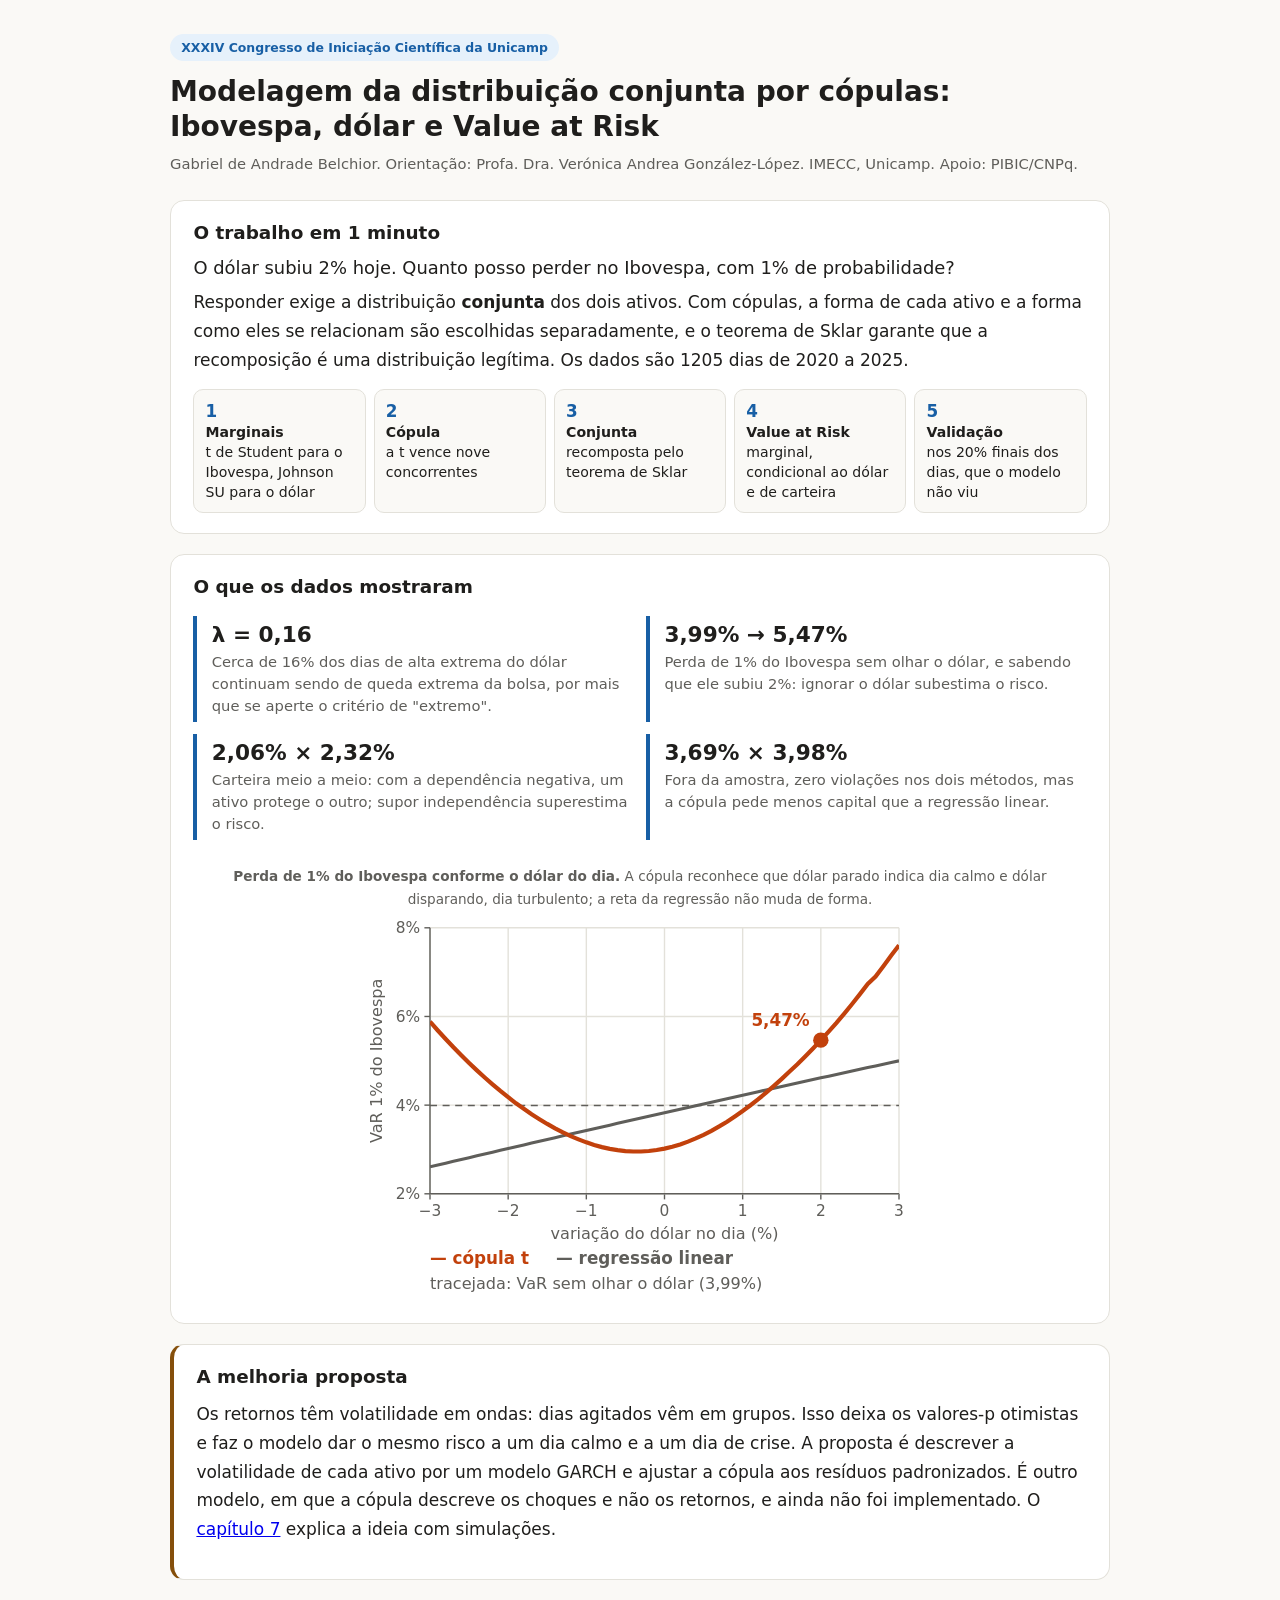
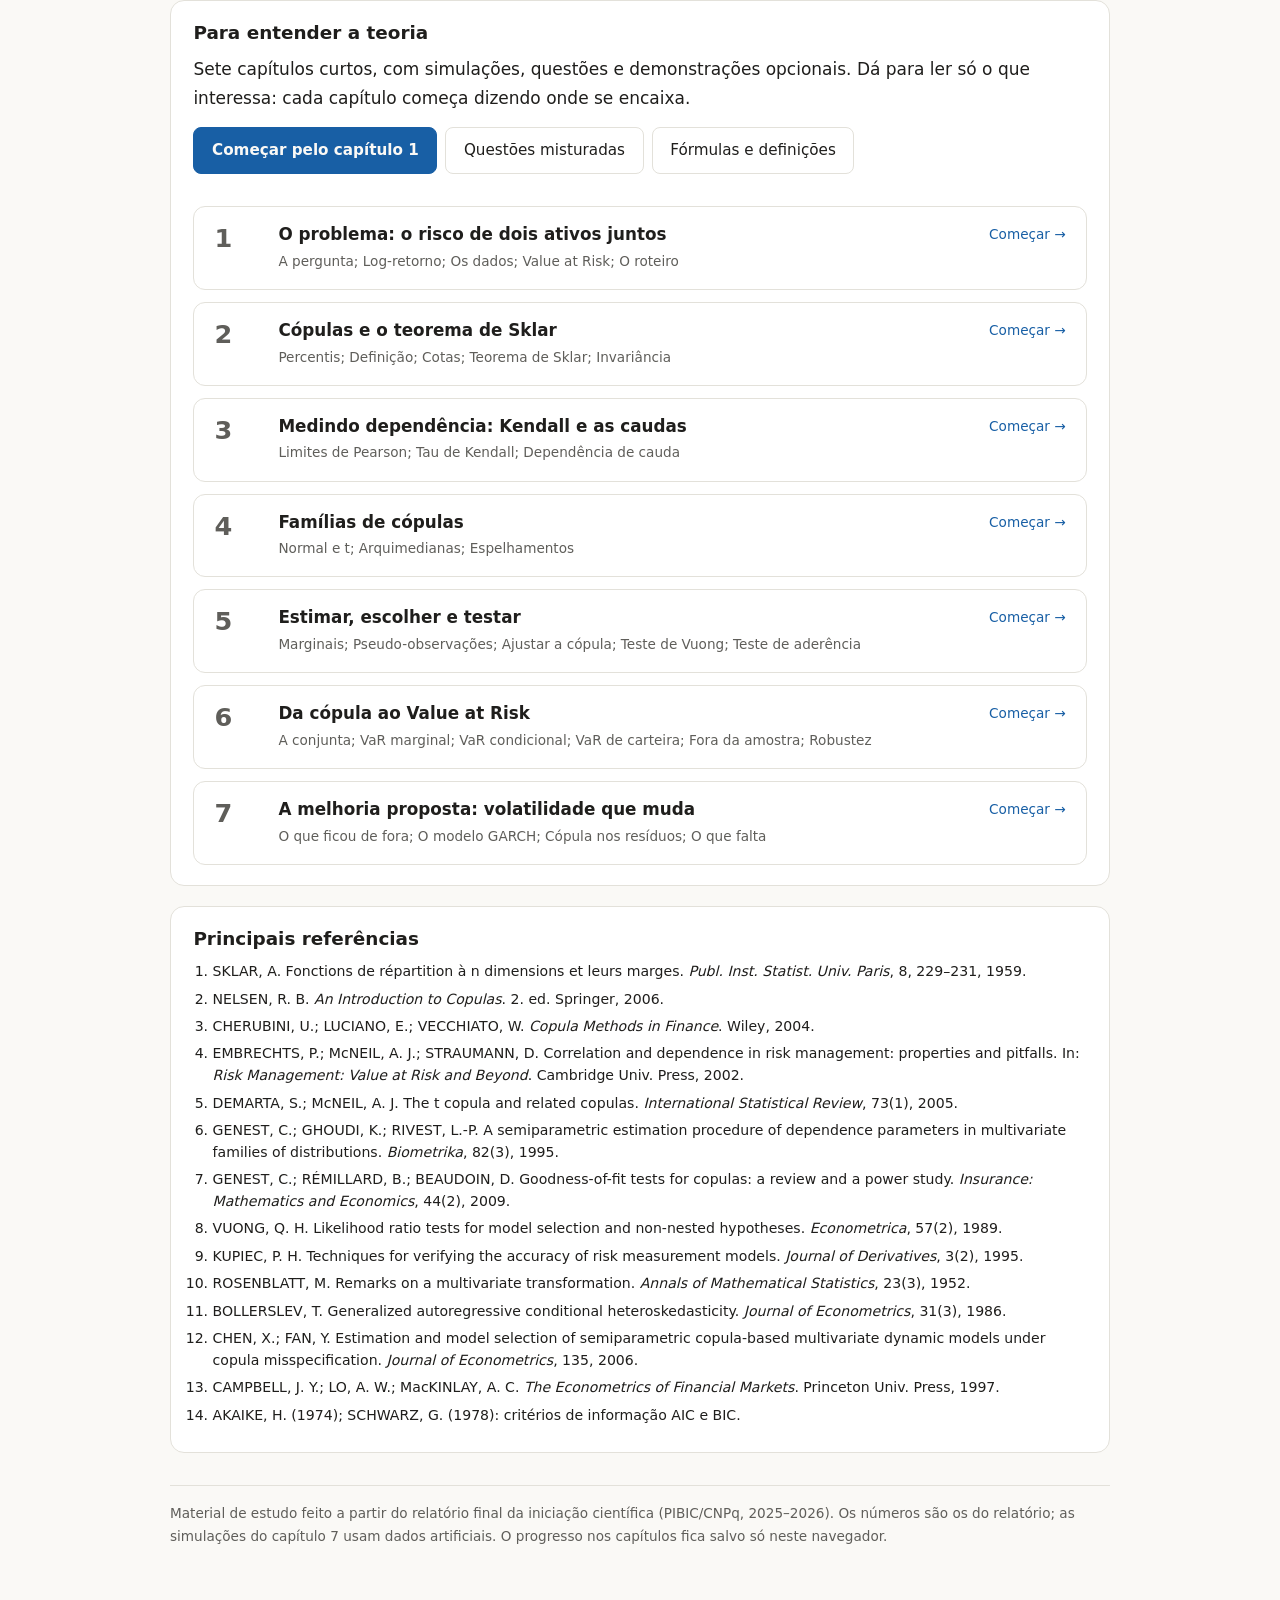
==== index.html @ 9c0446fb "Publica o site com a teoria da IC sobre cópulas Sete capítulos (log-retorno e VaR, cópulas e Sklar, " ====
<!DOCTYPE html>
<!-- pagina-personalizada -->
<html lang="pt-BR">
<head>
<meta charset="utf-8">
<meta name="viewport" content="width=device-width, initial-scale=1, viewport-fit=cover">
<title>Cópulas: Ibovespa, dólar e VaR</title>
<meta name="description" content="A teoria por trás da iniciação científica sobre cópulas aplicadas ao Ibovespa, ao dólar e ao Value at Risk.">
<link rel="stylesheet" href="assets/estudo.css">
<style>
  .site { max-width: 980px; }
  .selo { display: inline-block; font-size: .78rem; font-weight: 600; color: var(--accent); background: var(--accent-bg); border-radius: 999px; padding: .2rem .7rem; margin-bottom: .8rem; }
  .site h1 { font-size: 1.75rem; line-height: 1.25; margin-bottom: .4rem; }
  .autoria { color: var(--muted); font-size: .92rem; margin: 0 0 1.5rem; }
  .bloco { background: var(--card); border: 1px solid var(--border); border-radius: 14px; padding: 1.25rem 1.4rem; margin: 0 0 1.25rem; }
  .bloco > h2 { font-size: 1.15rem; margin: 0 0 .6rem; }
  .pergunta { font-size: 1.12rem; line-height: 1.5; margin: 0 0 .4rem; }
  .etapas { list-style: none; padding: 0; margin: .9rem 0 0; display: grid; grid-template-columns: repeat(5, minmax(0, 1fr)); gap: .5rem; counter-reset: etapa; }
  .etapas li { counter-increment: etapa; border: 1px solid var(--border); border-radius: 10px; padding: .6rem .7rem; font-size: .88rem; line-height: 1.4; background: var(--bg); }
  .etapas li::before { content: counter(etapa); display: block; font-weight: 700; color: var(--accent); font-size: 1.05rem; }
  .etapas strong { display: block; }
  @media (max-width: 760px) { .etapas { grid-template-columns: 1fr; } .etapas li { display: grid; grid-template-columns: 1.6rem 1fr; } .etapas li::before { grid-row: span 2; } }
  .numeros { display: grid; grid-template-columns: repeat(2, minmax(0, 1fr)); gap: .75rem; margin: .4rem 0 0; }
  @media (max-width: 600px) { .numeros { grid-template-columns: 1fr; } }
  .numero { border-left: 4px solid var(--accent); padding: .3rem 0 .3rem .9rem; }
  .numero .valor { font-size: 1.35rem; font-weight: 700; line-height: 1.3; }
  .numero p { margin: .15rem 0 0; font-size: .92rem; color: var(--muted); line-height: 1.5; }
  .duas { display: grid; gap: 1.25rem; }
  .duas svg { width: 100%; max-width: 560px; height: auto; display: block; margin: 0 auto; }
  .legenda-fig { text-align: center; font-size: .85rem; color: var(--muted); margin: .3rem 0 0; }
  .melhoria { border-left: 4px solid var(--warn); }
  .site .cap-lista { margin-top: .5rem; }
  .refs { font-size: .88rem; line-height: 1.55; padding-left: 1.2rem; margin: 0; }
  .refs li { margin-bottom: .35rem; }
  .rodape { color: var(--muted); font-size: .85rem; margin-top: 2rem; border-top: 1px solid var(--border); padding-top: 1rem; }
  .comece { margin: .8rem 0 0; }
</style>
</head>
<body>
<main class="site">
  <span class="selo">XXXIV Congresso de Iniciação Científica da Unicamp</span>
  <h1>Modelagem da distribuição conjunta por cópulas: Ibovespa, dólar e Value at Risk</h1>
  <p class="autoria">Gabriel de Andrade Belchior. Orientação: Profa. Dra. Verónica Andrea González-López. IMECC, Unicamp. Apoio: PIBIC/CNPq.</p>

  <section class="bloco">
    <h2>O trabalho em 1 minuto</h2>
    <p class="pergunta">O dólar subiu 2% hoje. Quanto posso perder no Ibovespa, com 1% de probabilidade?</p>
    <p>Responder exige a distribuição <strong>conjunta</strong> dos dois ativos. Com cópulas, a forma de cada ativo e a forma como eles se relacionam são escolhidas separadamente, e o teorema de Sklar garante que a recomposição é uma distribuição legítima. Os dados são 1205 dias de 2020 a 2025.</p>
    <ol class="etapas">
      <li><strong>Marginais</strong>t de Student para o Ibovespa, Johnson SU para o dólar</li>
      <li><strong>Cópula</strong>a t vence nove concorrentes</li>
      <li><strong>Conjunta</strong>recomposta pelo teorema de Sklar</li>
      <li><strong>Value at Risk</strong>marginal, condicional ao dólar e de carteira</li>
      <li><strong>Validação</strong>nos 20% finais dos dias, que o modelo não viu</li>
    </ol>
  </section>

  <section class="bloco">
    <h2>O que os dados mostraram</h2>
    <div class="duas">
      <div class="numeros">
        <div class="numero"><div class="valor">λ = 0,16</div><p>Cerca de 16% dos dias de alta extrema do dólar continuam sendo de queda extrema da bolsa, por mais que se aperte o critério de "extremo".</p></div>
        <div class="numero"><div class="valor">3,99% → 5,47%</div><p>Perda de 1% do Ibovespa sem olhar o dólar, e sabendo que ele subiu 2%: ignorar o dólar subestima o risco.</p></div>
        <div class="numero"><div class="valor">2,06% × 2,32%</div><p>Carteira meio a meio: com a dependência negativa, um ativo protege o outro; supor independência superestima o risco.</p></div>
        <div class="numero"><div class="valor">3,69% × 3,98%</div><p>Fora da amostra, zero violações nos dois métodos, mas a cópula pede menos capital que a regressão linear.</p></div>
      </div>
      <div>
        <p class="legenda-fig"><strong>Perda de 1% do Ibovespa conforme o dólar do dia.</strong> A cópula reconhece que dólar parado indica dia calmo e dólar disparando, dia turbulento; a reta da regressão não muda de forma.</p>
        <svg viewBox="0 0 400 280" id="fig-inicio" role="img" aria-label="VaR de 1% do Ibovespa em função da variação do dólar no dia: curva da cópula, reta da regressão e o VaR sem condição"></svg>
      </div>
    </div>
  </section>

  <section class="bloco melhoria">
    <h2>A melhoria proposta</h2>
    <p>Os retornos têm volatilidade em ondas: dias agitados vêm em grupos. Isso deixa os valores-p otimistas e faz o modelo dar o mesmo risco a um dia calmo e a um dia de crise. A proposta é descrever a volatilidade de cada ativo por um modelo GARCH e ajustar a cópula aos resíduos padronizados. É outro modelo, em que a cópula descreve os choques e não os retornos, e ainda não foi implementado. O <a href="capitulos/cap-07.html">capítulo 7</a> explica a ideia com simulações.</p>
  </section>

  <section class="bloco">
    <h2>Para entender a teoria</h2>
    <p>Sete capítulos curtos, com simulações, questões e demonstrações opcionais. Dá para ler só o que interessa: cada capítulo começa dizendo onde se encaixa.</p>
    <nav class="site-nav">
      <a class="btn primario" href="capitulos/cap-01.html">Começar pelo capítulo 1</a>
      <a class="btn" href="revisao.html">Questões misturadas</a>
      <a class="btn" href="formulas.html">Fórmulas e definições</a>
    </nav>
    <div class="cap-lista" id="capitulos"></div>
  </section>

  <section class="bloco">
    <h2>Principais referências</h2>
    <ol class="refs">
      <li>SKLAR, A. Fonctions de répartition à n dimensions et leurs marges. <em>Publ. Inst. Statist. Univ. Paris</em>, 8, 229–231, 1959.</li>
      <li>NELSEN, R. B. <em>An Introduction to Copulas</em>. 2. ed. Springer, 2006.</li>
      <li>CHERUBINI, U.; LUCIANO, E.; VECCHIATO, W. <em>Copula Methods in Finance</em>. Wiley, 2004.</li>
      <li>EMBRECHTS, P.; McNEIL, A. J.; STRAUMANN, D. Correlation and dependence in risk management: properties and pitfalls. In: <em>Risk Management: Value at Risk and Beyond</em>. Cambridge Univ. Press, 2002.</li>
      <li>DEMARTA, S.; McNEIL, A. J. The t copula and related copulas. <em>International Statistical Review</em>, 73(1), 2005.</li>
      <li>GENEST, C.; GHOUDI, K.; RIVEST, L.-P. A semiparametric estimation procedure of dependence parameters in multivariate families of distributions. <em>Biometrika</em>, 82(3), 1995.</li>
      <li>GENEST, C.; RÉMILLARD, B.; BEAUDOIN, D. Goodness-of-fit tests for copulas: a review and a power study. <em>Insurance: Mathematics and Economics</em>, 44(2), 2009.</li>
      <li>VUONG, Q. H. Likelihood ratio tests for model selection and non-nested hypotheses. <em>Econometrica</em>, 57(2), 1989.</li>
      <li>KUPIEC, P. H. Techniques for verifying the accuracy of risk measurement models. <em>Journal of Derivatives</em>, 3(2), 1995.</li>
      <li>ROSENBLATT, M. Remarks on a multivariate transformation. <em>Annals of Mathematical Statistics</em>, 23(3), 1952.</li>
      <li>BOLLERSLEV, T. Generalized autoregressive conditional heteroskedasticity. <em>Journal of Econometrics</em>, 31(3), 1986.</li>
      <li>CHEN, X.; FAN, Y. Estimation and model selection of semiparametric copula-based multivariate dynamic models under copula misspecification. <em>Journal of Econometrics</em>, 135, 2006.</li>
      <li>CAMPBELL, J. Y.; LO, A. W.; MacKINLAY, A. C. <em>The Econometrics of Financial Markets</em>. Princeton Univ. Press, 1997.</li>
      <li>AKAIKE, H. (1974); SCHWARZ, G. (1978): critérios de informação AIC e BIC.</li>
    </ol>
  </section>

  <p class="rodape">Material de estudo feito a partir do relatório final da iniciação científica (PIBIC/CNPq, 2025–2026). Os números são os do relatório; as simulações do capítulo 7 usam dados artificiais. O progresso nos capítulos fica salvo só neste navegador.</p>
</main>
<script src="assets/site.js"></script>
<script src="assets/estudo.js"></script>
<script src="assets/dados-ic.js"></script>
<script src="assets/copulas-lib.js"></script>
<script>
(function () {
  var S = window.SITE || { slug: '', livro: { titulo: '' }, capitulos: [] };
  var lista = document.getElementById('capitulos');
  S.capitulos.forEach(function (c) {
    var pronto = c.status === 'pronto';
    var d = document.createElement('div'); d.className = 'cap ' + (pronto ? 'pronto' : 'pendente');
    var num = document.createElement('div'); num.className = 'num'; num.textContent = c.numero;
    var meio = document.createElement('div');
    var h = document.createElement('h2');
    if (pronto) { var a = document.createElement('a'); a.href = c.arquivo; a.textContent = c.titulo; h.appendChild(a); }
    else h.textContent = c.titulo;
    var sec = document.createElement('p'); sec.className = 'secoes';
    sec.textContent = pronto ? (c.secoes || []).map(function (s) { return s.titulo; }).join('; ') : 'Ainda não preparado.';
    meio.appendChild(h); meio.appendChild(sec);
    var acao = document.createElement('div'); acao.className = 'acao';
    if (pronto) {
      var est = null;
      try { est = JSON.parse(localStorage.getItem('estatistica-tdah:' + S.slug + '/' + c.id) || 'null'); } catch (e) {}
      var link = document.createElement('a');
      if (est && typeof est.atual === 'number') {
        link.href = c.arquivo + '#passo-' + (est.atual + 1); link.textContent = 'Continuar →';
        acao.appendChild(link);
        if (est.onde) { var o = document.createElement('span'); o.className = 'onde'; o.textContent = est.onde; acao.appendChild(o); }
      } else { link.href = c.arquivo; link.textContent = 'Começar →'; acao.appendChild(link); }
    }
    d.appendChild(num); d.appendChild(meio); d.appendChild(acao);
    lista.appendChild(d);
  });
})();

/* Figura: VaR de 1% do Ibovespa em função do dólar */
(function () {
  var svg = document.getElementById('fig-inicio'), D = window.DADOS_IC;
  if (!svg || !D) return;
  function desenhar() {
    CL.limpar(svg);
    var e = CL.eixos(svg, { x: 50, y: 12, w: 335, h: 190, xmin: -3, xmax: 3, ymin: 2, ymax: 8,
      xticks: [-3, -2, -1, 0, 1, 2, 3], yticks: [2, 4, 6, 8], yfmt: function (t) { return fmt(t, 0) + '%'; },
      xlab: 'variação do dólar no dia (%)', ylab: 'VaR 1% do Ibovespa', grade: true });
    e.g.appendChild(svgEl('line', { x1: e.sx(-3), x2: e.sx(3), y1: e.sy(D.varMarg), y2: e.sy(D.varMarg), stroke: corVar('--muted'), 'stroke-dasharray': '5 4' }));
    e.g.appendChild(svgEl('path', { d: CL.caminho(D.grade.map(function (g, i) { return [e.sx(g), e.sy(D.varReg[i])]; })), stroke: corVar('--muted'), 'stroke-width': 2.2, fill: 'none' }));
    e.g.appendChild(svgEl('path', { d: CL.caminho(D.grade.map(function (g, i) { return [e.sx(g), e.sy(D.varCond[i])]; })), stroke: corVar('--s1'), 'stroke-width': 3, fill: 'none' }));
    e.g.appendChild(svgEl('circle', { cx: e.sx(2), cy: e.sy(D.varCond[50]), r: 5.5, fill: corVar('--s1') }));
    e.g.appendChild(svgEl('text', { x: e.sx(2) - 8, y: e.sy(D.varCond[50]) - 10, 'font-size': 12, 'text-anchor': 'end', fill: corVar('--s1'), 'font-weight': 600 }, '5,47%'));
    svg.appendChild(svgEl('text', { x: 50, y: 252, 'font-size': 12, fill: corVar('--s1'), 'font-weight': 600 }, '— cópula t'));
    svg.appendChild(svgEl('text', { x: 140, y: 252, 'font-size': 12, fill: corVar('--muted'), 'font-weight': 600 }, '— regressão linear'));
    svg.appendChild(svgEl('text', { x: 50, y: 270, 'font-size': 11.5, fill: corVar('--muted') }, 'tracejada: VaR sem olhar o dólar (3,99%)'));
  }
  desenhar();
  if (window.matchMedia) window.matchMedia('(prefers-color-scheme: dark)').addEventListener('change', desenhar);
})();
</script>
</body>
</html>
---- assets/estudo.css ----
:root {
  --bg: #faf9f6; --card: #ffffff; --text: #1f1e1c; --muted: #5f5e5a; --border: #e3e1da;
  --accent: #185fa5; --accent-bg: #e6f1fb; --ok: #3b6d11; --ok-bg: #eaf3de;
  --err: #a32d2d; --err-bg: #fcebeb; --warn: #854f0b; --warn-bg: #faeeda; --roxo: #534ab7;
  --s1: #c2410c; --s2: #534ab7; --s3: #0f766e;
  box-sizing: border-box;
  padding-top: env(safe-area-inset-top, 0px);
  padding-bottom: env(safe-area-inset-bottom, 0px);
}
@media (prefers-color-scheme: dark) {
  :root:not([data-theme="light"]) {
    --bg: #1c1c1b; --card: #262625; --text: #eeede8; --muted: #b4b2a9; --border: #3a3a38;
    --accent: #85b7eb; --accent-bg: #0c2a4a; --ok: #97c459; --ok-bg: #1f3310;
    --err: #f09595; --err-bg: #3d1414; --warn: #ef9f27; --warn-bg: #3a2604; --roxo: #afa9ec;
    --s1: #fb9a5b; --s2: #afa9ec; --s3: #5fd3c0;
  }
}
:root[data-theme="dark"] {
  --bg: #1c1c1b; --card: #262625; --text: #eeede8; --muted: #b4b2a9; --border: #3a3a38;
  --accent: #85b7eb; --accent-bg: #0c2a4a; --ok: #97c459; --ok-bg: #1f3310;
  --err: #f09595; --err-bg: #3d1414; --warn: #ef9f27; --warn-bg: #3a2604; --roxo: #afa9ec;
  --s1: #fb9a5b; --s2: #afa9ec; --s3: #5fd3c0;
}
html { scroll-padding-top: env(safe-area-inset-top, 0px); }
*, *::before, *::after { box-sizing: inherit; }
body { margin: 0; background: var(--bg); color: var(--text); font-family: "Inter", system-ui, -apple-system, "Segoe UI", Roboto, sans-serif; font-size: 17px; line-height: 1.7; }
.wrap { max-width: 1200px; margin: 0 auto; padding: 1.75rem 2rem 3rem; }
@media (max-width: 700px) { .wrap { padding: 1.25rem 1rem 3rem; } }
h1 { font-size: 1.5rem; font-weight: 600; margin: 0 0 .25rem; line-height: 1.3; }
h2 { font-size: 1.25rem; font-weight: 600; margin: 0 0 .75rem; line-height: 1.35; }
h3 { font-size: 1.05rem; font-weight: 600; margin: 1.25rem 0 .5rem; }
h4 { font-size: .95rem; font-weight: 600; margin: 0 0 .4rem; }
p { margin: 0 0 .9rem; }
.contexto { color: var(--muted); font-size: .95rem; margin: 0 0 1rem; }
.abas { display: flex; gap: .5rem; margin: 0 0 1.25rem; border-bottom: 1px solid var(--border); }
.abas button { background: none; border: none; border-bottom: 2px solid transparent; padding: .6rem .9rem; font: inherit; font-size: .95rem; color: var(--muted); cursor: pointer; }
.abas button[aria-selected="true"] { color: var(--accent); border-bottom-color: var(--accent); font-weight: 600; }
.passo { background: var(--card); border: 1px solid var(--border); border-radius: 12px; padding: 1.25rem; max-width: 800px; margin: 0 auto; }
.passo.com-apoio { max-width: none; }
.texto > :first-child, .apoio > :first-child { margin-top: 0; }
.texto > :last-child, .apoio > :last-child { margin-bottom: 0; }
/* Sem barras de rolagem internas: a coluna de apoio nunca rola sozinha.
   O topo do "sticky" é calculado no script: se o apoio couber na tela, fica preso no alto;
   se for mais alto que a tela, rola com a página e prende pela base. */
@media (min-width: 960px) {
  .passo { padding: 1.75rem 2rem; }
  .passo.com-apoio { display: grid; grid-template-columns: minmax(0, 1fr) minmax(0, 1fr); gap: 2.5rem; align-items: start; }
  .apoio { position: sticky; top: 1rem; }
  .resumo-grid { display: grid; grid-template-columns: minmax(0, 1fr) minmax(0, 1fr); gap: 2.5rem; align-items: start; }
  .resumo-grid .lado { grid-template-columns: 1fr; }
  .apoio .sim > svg { max-height: 40vh; }
}
@media (max-width: 959px) { .apoio { margin-top: 1rem; } }

/* ---- Blocos de leitura ---- */
.ideia { background: var(--accent-bg); color: var(--text); border-left: 4px solid var(--accent); padding: .75rem 1rem; margin: 1rem 0; }
.ideia::before { content: "Ideia central"; display: block; font-size: .8rem; font-weight: 600; color: var(--accent); margin-bottom: .2rem; }
.definicao { border-left: 4px solid var(--roxo); padding: .4rem 0 .4rem 1rem; margin: 1rem 0; }
.exemplo { background: var(--bg); border: 1px solid var(--border); border-radius: 8px; padding: .8rem 1rem; margin: 1rem 0; }
.exemplo::before { content: "Exemplo"; display: block; font-size: .8rem; font-weight: 600; color: var(--muted); margin-bottom: .2rem; }
.confira { border-left: 4px solid var(--ok); padding: .4rem 0 .4rem 1rem; margin: 1rem 0; font-size: .95rem; }
.confira::before { content: "Confira"; display: block; font-size: .8rem; font-weight: 600; color: var(--ok); margin-bottom: .1rem; }
.confira ul { margin: 0; padding-left: 1.1rem; }
.compara { display: grid; grid-template-columns: minmax(0, 1fr) minmax(0, 1fr); gap: .75rem; margin: 1rem 0; }
.compara > div { border: 1px solid var(--border); border-radius: 8px; padding: .7rem .8rem; font-size: .95rem; }
.compara > div > :last-child { margin-bottom: 0; }
.compara ul { margin: 0; padding-left: 1.1rem; }
.compara li { margin-bottom: .3rem; }
@media (max-width: 600px) { .compara { grid-template-columns: 1fr; } }
details.demo { border: 1px dashed var(--border); border-radius: 8px; padding: .5rem .9rem; margin: 1rem 0; }
details.demo > summary { cursor: pointer; font-weight: 600; font-size: .95rem; color: var(--muted); }
details.demo[open] > summary { margin-bottom: .6rem; }

/* ---- Fórmulas: nunca rolam; encolhem para caber ---- */
.formula { margin: 1rem 0; }
mjx-container[jax="SVG"][display="true"] { margin: .6em 0 !important; max-width: 100%; }
mjx-container[jax="SVG"][display="true"] > svg { max-width: 100%; height: auto; }
.s1 { color: var(--s1); } .s2 { color: var(--s2); } .s3 { color: var(--s3); }
.legenda { list-style: none; padding: 0; margin: .2rem 0 0; font-size: .93rem; display: flex; flex-wrap: wrap; column-gap: 1.25rem; row-gap: .1rem; }

/* ---- Atividades (tudo que é "sua vez" usa o fundo âmbar) ---- */
.pare, .prever, .lacunas, .acheerro { background: var(--warn-bg); border-radius: 8px; padding: .9rem 1rem; margin: 1rem 0; }
.pare::before, .prever::before, .lacunas::before, .acheerro::before { display: block; font-size: .8rem; font-weight: 600; color: var(--warn); margin-bottom: .2rem; }
.pare::before { content: "Pare e tente"; }
.prever::before { content: "Preveja antes de mexer"; }
.prever:not([data-sim])::before { content: "Preveja"; }
.lacunas::before { content: "Complete"; }
.acheerro::before { content: "Ache o erro"; }
.pare .resposta, .prever .explica { border-top: 1px solid var(--border); padding-top: .6rem; margin-top: .6rem; }
.pare > :last-child, .prever > :last-child, .lacunas > :last-child, .acheerro > :last-child { margin-bottom: 0; }
.prever .alts { display: flex; flex-wrap: wrap; gap: .4rem; margin-bottom: .5rem; }
.prever .alts button { font: inherit; font-size: .93rem; padding: .4rem .8rem; border: 1px solid var(--border); border-radius: 999px; background: var(--card); color: var(--text); cursor: pointer; }
.prever .alts button.escolhida { border-color: var(--accent); box-shadow: inset 0 0 0 1px var(--accent); font-weight: 600; }
.prever .alts button.certa { border-color: var(--ok); background: var(--ok-bg); }
.prever .alts button.errada { border-color: var(--err); background: var(--err-bg); }
.aviso-prever { font-size: .88rem; color: var(--muted); margin: 0 0 .4rem; }
.aviso-prever:empty { display: none; }
.sim.travada { opacity: .45; }
input.lacuna { width: 6.5em; font: inherit; padding: .1rem .4rem; border: 1px solid var(--muted); border-radius: 6px; background: var(--card); color: var(--text); text-align: center; }
input.lacuna.ok { border-color: var(--ok); background: var(--ok-bg); }
input.lacuna.no { border-color: var(--err); background: var(--err-bg); }
.res-lacunas { font-size: .93rem; margin: .5rem 0 0; }
.res-lacunas:empty { display: none; }
.res-lacunas.ok { color: var(--ok); } .res-lacunas.no { color: var(--err); }
.lacunas .dica { font-size: .93rem; margin: .5rem 0 0; }
.lacunas .resolucao { border-top: 1px solid var(--border); padding-top: .6rem; margin-top: .6rem; }
.acheerro .linhas { list-style: none; padding: 0; margin: .4rem 0 0; display: grid; gap: .35rem; counter-reset: linha; }
.acheerro .linhas li { counter-increment: linha; }
.acheerro .linhas button { width: 100%; text-align: left; font: inherit; font-size: .95rem; line-height: 1.5; padding: .45rem .7rem; border: 1px solid var(--border); border-radius: 8px; background: var(--card); color: var(--text); cursor: pointer; }
.acheerro .linhas button::before { content: counter(linha) ". "; color: var(--muted); }
.acheerro .linhas button.achou { border-color: var(--ok); background: var(--ok-bg); }
.acheerro .linhas button.correta { border-color: var(--err); background: var(--err-bg); }

/* ---- Questões ---- */
.quiz { margin: 1.25rem 0; }
.quiz .enunciado { font-weight: 600; }
.quiz .alts { display: grid; gap: .5rem; }
.quiz .alts button { text-align: left; font: inherit; font-size: .97rem; line-height: 1.5; padding: .7rem .9rem; border: 1px solid var(--border); border-radius: 8px; background: var(--card); color: var(--text); cursor: pointer; }
.quiz .alts button.certa { border-color: var(--ok); background: var(--ok-bg); }
.quiz .alts button.errada { border-color: var(--err); background: var(--err-bg); }
.fb { display: none; font-size: .93rem; padding: .6rem .9rem; border-radius: 8px; margin-top: .5rem; }
.fb.mostrar { display: block; }
.fb.ok { background: var(--ok-bg); color: var(--ok); }
.fb.no { background: var(--err-bg); color: var(--err); }

/* ---- Simulações ---- */
.sim { border: 1px solid var(--border); border-radius: 8px; padding: .9rem; margin: 1rem 0; transition: opacity .2s; }
.sim label { display: flex; flex-wrap: wrap; align-items: center; column-gap: .75rem; row-gap: .1rem; font-size: .9rem; color: var(--muted); margin-bottom: .35rem; }
.sim input[type=range] { flex: 1 1 170px; min-width: 0; }
.sim > svg { width: 100%; max-width: 460px; height: auto; display: block; margin: .5rem auto 0; }
svg.fig { width: 100%; max-width: 420px; height: auto; display: block; margin: .5rem auto 0; }
/* rede de segurança: um traço que passe 1–2 unidades do viewBox aparece em vez de ser cortado.
   O desenho em si deve caber no viewBox (scripts/conferir_figuras.js confere). */
.sim > svg, svg.fig { overflow: visible; }

/* ---- Tabelas: cabem na largura, sem rolagem lateral ---- */
.escala { max-width: 100%; }
.tab { border-collapse: collapse; font-size: .92rem; width: 100%; font-variant-numeric: tabular-nums; }
.tab th, .tab td { padding: .35rem .5rem; text-align: center; border-bottom: 1px solid var(--border); }
.tab td { white-space: nowrap; }
.tab th { font-weight: 600; color: var(--muted); }
@media (max-width: 600px) { .tab { font-size: .8rem; } .tab th, .tab td { padding: .3rem .2rem; } }

/* ---- Navegação ---- */
.nav { display: flex; justify-content: space-between; gap: .75rem; margin-top: 1.25rem; }
.nav button, .btn { font: inherit; font-size: .95rem; padding: .6rem 1.1rem; border-radius: 8px; border: 1px solid var(--border); background: var(--card); color: var(--text); cursor: pointer; }
.btn.pequeno { padding: .35rem .8rem; font-size: .85rem; }
.nav button.primario, .btn.primario { background: var(--accent); border-color: var(--accent); color: var(--bg); font-weight: 600; }
/* ---- Passos da seção atual, no topo: só para percorrer a seção (sem ✓, sem o capítulo inteiro) ---- */
.subtopicos { position: relative; display: flex; flex-wrap: wrap; align-items: baseline; column-gap: 1.2rem; row-gap: .15rem; margin: 0 0 1.1rem; padding-bottom: .3rem; border-bottom: 1px solid var(--border); }
.subtopicos .sub-secao { font-size: .8rem; color: var(--muted); margin-right: .2rem; }
.subtopicos button { background: none; border: none; font: inherit; font-size: .92rem; color: var(--muted); padding: .2rem 0 .3rem; cursor: pointer; transition: color .2s; }
.subtopicos button:hover, .subtopicos button:focus-visible { color: var(--text); outline: none; }
.subtopicos button.atual { color: var(--accent); }
.sub-sublinhado { position: absolute; left: 0; top: 0; height: 2px; width: 0; border-radius: 2px; background: var(--accent); pointer-events: none; transition: transform .45s cubic-bezier(.22, 1, .36, 1), width .45s cubic-bezier(.22, 1, .36, 1); }
@media (prefers-reduced-motion: reduce) { .sub-sublinhado, .subtopicos button { transition: none; } }

/* ---- Trilho lateral: sumário do capítulo que só aparece quando chamado ----
   Fechado: um traço por seção na borda esquerda. Ao passar o mouse, tocar ou focar,
   o painel desliza, os itens entram em cascata e o marcador escorrega até o passo atual. */
@media (max-width: 1300px) { .wrap { padding-left: calc(28px + 1.5rem); } }
@media (max-width: 700px) { .wrap { padding-left: calc(28px + .5rem); } }
.trilho { position: fixed; top: 0; bottom: 0; left: 0; width: 28px; z-index: 25; cursor: pointer; outline: none; }
.trilho-tracos { position: absolute; left: 9px; top: 50%; transform: translateY(-50%); display: flex; flex-direction: column; gap: 9px; transition: opacity .2s ease, transform .35s cubic-bezier(.22, 1, .36, 1); }
.trilho:not(.aberto):hover .trilho-tracos { transform: translate(2px, -50%); }
.trilho.aberto .trilho-tracos { opacity: 0; transform: translate(10px, -50%); }
.traco { width: 9px; height: 3px; border-radius: 2px; background: var(--border); transition: width .45s cubic-bezier(.22, 1, .36, 1), background-color .35s; }
.traco.vista { background: var(--muted); }
.traco.atual { width: 17px; background: var(--accent); }
.trilho-painel { position: absolute; top: 0; bottom: 0; left: 0; width: min(300px, 85vw); padding: 1.25rem 1rem 1.25rem 1.1rem; display: flex; flex-direction: column; justify-content: center; gap: .7rem; background: var(--card); border-right: 1px solid var(--border); border-radius: 0 18px 18px 0; box-shadow: 8px 0 30px rgba(0,0,0,.14); transform: translateX(calc(-100% - 40px)); visibility: hidden; transition: transform .42s cubic-bezier(.22, 1, .36, 1), visibility 0s linear .42s; cursor: default; }
.trilho.aberto .trilho-painel { transform: none; visibility: visible; transition: transform .42s cubic-bezier(.22, 1, .36, 1), visibility 0s; }
.trilho-cap { font-size: .75rem; color: var(--muted); margin: 0; padding-left: .9rem; }
.trilho-lista { position: relative; display: flex; flex-direction: column; }
.trilho-lista button, .trilho-rodape { opacity: 0; transform: translateX(-14px); transition: opacity .15s ease, transform .2s ease, background-color .15s, color .15s; }
.trilho.aberto .trilho-lista button, .trilho.aberto .trilho-rodape { opacity: 1; transform: none; transition: opacity .3s ease calc(var(--i, 0) * 28ms + 90ms), transform .45s cubic-bezier(.22, 1, .36, 1) calc(var(--i, 0) * 28ms + 90ms), background-color .15s, color .15s; }
.trilho-lista button { text-align: left; background: none; border: none; font: inherit; font-size: .9rem; line-height: 1.35; color: var(--muted); padding: .32rem .5rem .32rem .9rem; border-radius: 8px; cursor: pointer; }
.trilho-lista button:hover, .trilho-lista button:focus-visible { background: var(--accent-bg); color: var(--text); outline: none; }
.trilho-secao.vista { color: var(--text); }
.trilho-secao.atual { color: var(--accent); font-weight: 600; }
.trilho-passo { font-size: .84rem !important; padding-left: 1.75rem !important; }
.trilho-passo.atual { color: var(--text); font-weight: 600; }
.trilho-marcador { position: absolute; left: .95rem; top: 0; width: 3px; height: 0; border-radius: 2px; background: var(--accent); transition: transform .5s cubic-bezier(.22, 1, .36, 1), height .5s cubic-bezier(.22, 1, .36, 1), opacity .3s; }
.trilho-rodape { display: flex; flex-wrap: wrap; gap: .4rem; border-top: 1px solid var(--border); padding: .75rem 0 0 .9rem; }
.trilho.compacto .trilho-lista button { font-size: .8rem; padding-top: .16rem; padding-bottom: .16rem; }
@media (prefers-reduced-motion: reduce) {
  .trilho *, .trilho *::before { transition-duration: 0s !important; transition-delay: 0s !important; }
}
.retomada { background: var(--card); border: 1px solid var(--accent); border-radius: 12px; padding: 1rem 1.25rem; max-width: 800px; margin: 0 auto 1rem; }
.retomada::before { content: "De volta"; display: block; font-size: .8rem; font-weight: 600; color: var(--accent); margin-bottom: .2rem; }
.retomada .item { border-top: 1px solid var(--border); padding: .6rem 0; }
.retomada .item p { margin: 0 0 .4rem; }
.retomada .ideia { margin: .5rem 0 0; }

/* ---- Resumo ---- */
.lado { display: grid; grid-template-columns: repeat(auto-fit, minmax(240px, 1fr)); gap: .75rem; }
.lado > div { background: var(--card); border: 1px solid var(--border); border-radius: 8px; padding: .8rem 1rem; }
.resumo-lista { padding-left: 1.2rem; }
.resumo-lista li { margin-bottom: .4rem; }
.revisao { background: var(--card); border: 1px solid var(--border); border-radius: 12px; padding: 1rem 1.25rem; margin: 0 0 1.5rem; }
.revisao h3 { margin-top: 0; }
.rev-cabeca { font-size: .85rem; color: var(--muted); margin: 0 0 .3rem; }
.rev-acoes { display: flex; flex-wrap: wrap; gap: .5rem; margin-top: .75rem; }

/* ---- Referências: balão, gaveta e painel ---- */
.ref { color: var(--accent); border-bottom: 1px dashed var(--accent); cursor: pointer; }
.ref:focus-visible { outline: 2px solid var(--accent); outline-offset: 2px; }
.destaque { animation: piscar 1.6s ease-out; }
@keyframes piscar { 0%, 30% { box-shadow: 0 0 0 3px var(--accent); } 100% { box-shadow: 0 0 0 3px transparent; } }
.balao { position: absolute; z-index: 20; width: min(380px, calc(100vw - 24px)); background: var(--card); border: 1px solid var(--accent); border-radius: 10px; padding: .7rem .9rem; font-size: .93rem; box-shadow: 0 6px 20px rgba(0,0,0,.15); }
.balao .formula, .balao .exemplo, .balao .definicao, .gaveta .formula, .gaveta .exemplo, #painel .formula, #painel .exemplo { margin: .3rem 0; }
.rotulo-ref { font-size: .78rem; color: var(--muted); margin: 0 0 .2rem; }
.ir-passo { display: inline-block; font: inherit; font-size: .85rem; background: none; border: none; color: var(--accent); padding: .3rem 0 0; cursor: pointer; text-decoration: underline; }
/* A gaveta não tem rolagem própria: se o conteúdo não couber, ele abre como painel de página inteira. */
.gaveta { position: fixed; left: 0; right: 0; bottom: 0; z-index: 30; background: var(--card); border-top: 1px solid var(--border); border-radius: 14px 14px 0 0; box-shadow: 0 -6px 24px rgba(0,0,0,.18); padding: .9rem 1rem calc(1rem + env(safe-area-inset-bottom, 0px)); }
.gaveta-interno { max-width: 900px; margin: 0 auto; }
.gaveta-topo { display: flex; justify-content: space-between; align-items: center; gap: .5rem; margin-bottom: .4rem; }
.gaveta-topo strong { font-size: 1rem; }
.gaveta-item { border-top: 1px solid var(--border); padding: .6rem 0; }
.gaveta-item:first-of-type { border-top: none; }
#painel { max-width: 900px; margin: 0 auto; }
.painel-lista { display: grid; grid-template-columns: repeat(auto-fit, minmax(320px, 1fr)); gap: 0 2rem; }
.nota-painel { font-size: .88rem; color: var(--muted); margin-top: .75rem; }
[hidden] { display: none !important; }

/* ---- Integração com o site do livro ---- */
.sub-livro { margin-left: auto; font-size: .78rem; color: var(--muted); }
.fim-capitulo { display: flex; flex-wrap: wrap; justify-content: space-between; gap: .75rem; margin-top: 2rem; padding-top: 1.25rem; border-top: 1px solid var(--border); }
.fim-capitulo a, a.btn { text-decoration: none; display: inline-block; }

/* ---- Páginas gerais: início, revisão para prova, fórmulas ---- */
.site { max-width: 900px; margin: 0 auto; padding: 2rem 1.25rem 4rem; }
.site h1 { font-size: 1.6rem; margin-bottom: .2rem; }
.site .sub { color: var(--muted); margin: 0 0 1.5rem; }
.site-nav { display: flex; flex-wrap: wrap; gap: .5rem; margin: 0 0 2rem; }
.site-nav a { text-decoration: none; }
.cap-lista { display: grid; gap: .75rem; }
.cap { display: grid; grid-template-columns: 3rem minmax(0, 1fr) auto; gap: 1rem; align-items: start; background: var(--card); border: 1px solid var(--border); border-radius: 12px; padding: 1rem 1.25rem; transition: border-color .2s, transform .25s cubic-bezier(.22, 1, .36, 1); }
.cap.pronto:hover { border-color: var(--accent); transform: translateX(3px); }
.cap .num { font-size: 1.6rem; font-weight: 600; color: var(--muted); line-height: 1.2; }
.cap h2 { font-size: 1.05rem; margin: 0 0 .25rem; }
.cap h2 a { color: var(--text); text-decoration: none; }
.cap .secoes { font-size: .85rem; color: var(--muted); margin: 0; }
.cap .acao { font-size: .85rem; text-align: right; white-space: nowrap; }
.cap .acao a { color: var(--accent); text-decoration: none; }
.cap .acao .onde { display: block; color: var(--muted); font-size: .78rem; white-space: normal; max-width: 14rem; }
.cap.pendente { opacity: .55; }
.cap.pendente .acao { color: var(--muted); }
@media (max-width: 600px) { .cap { grid-template-columns: 2.2rem minmax(0, 1fr); } .cap .acao { grid-column: 2; text-align: left; } }
.chips { display: flex; flex-wrap: wrap; gap: .4rem; margin: .5rem 0 1rem; }
.chips button { font: inherit; font-size: .85rem; padding: .3rem .8rem; border-radius: 999px; border: 1px solid var(--border); background: var(--card); color: var(--muted); cursor: pointer; transition: all .2s; }
.chips button.on { border-color: var(--accent); color: var(--accent); background: var(--accent-bg); }
.config-rev { background: var(--card); border: 1px solid var(--border); border-radius: 12px; padding: 1rem 1.25rem; margin-bottom: 1.25rem; }
.config-rev label { font-size: .9rem; color: var(--muted); }
.config-rev select { font: inherit; font-size: .9rem; padding: .2rem .4rem; border-radius: 6px; border: 1px solid var(--border); background: var(--card); color: var(--text); }
.questao-rev { background: var(--card); border: 1px solid var(--border); border-radius: 12px; padding: 1.25rem; }
.placar { display: grid; gap: .3rem; margin: .5rem 0 1rem; font-size: .95rem; }
.grupo-formulas { margin: 0 0 2rem; }
.grupo-formulas h2 { font-size: 1.15rem; border-bottom: 1px solid var(--border); padding-bottom: .3rem; }
.grupo-formulas h3 { font-size: .95rem; color: var(--muted); margin: 1rem 0 .3rem; }
.item-formula { border-top: 1px solid var(--border); padding: .6rem 0; }
.item-formula:first-of-type { border-top: none; }
.item-formula a { font-size: .85rem; color: var(--accent); }

/* ---- Proteção das fórmulas ----
   O MathJax desenha cada fórmula como um <svg>. Regras de gráfico precisam usar "> svg" (filho direto);
   esta regra, por último e mais específica, garante que fórmulas no meio do texto nunca herdem tamanho de gráfico. */
mjx-container[jax="SVG"]:not([display="true"]) > svg { width: auto; height: auto; max-width: 100%; max-height: none; display: inline; margin: 0; }
mjx-container[jax="SVG"][display="true"] > svg { width: auto; margin: 0 auto; }
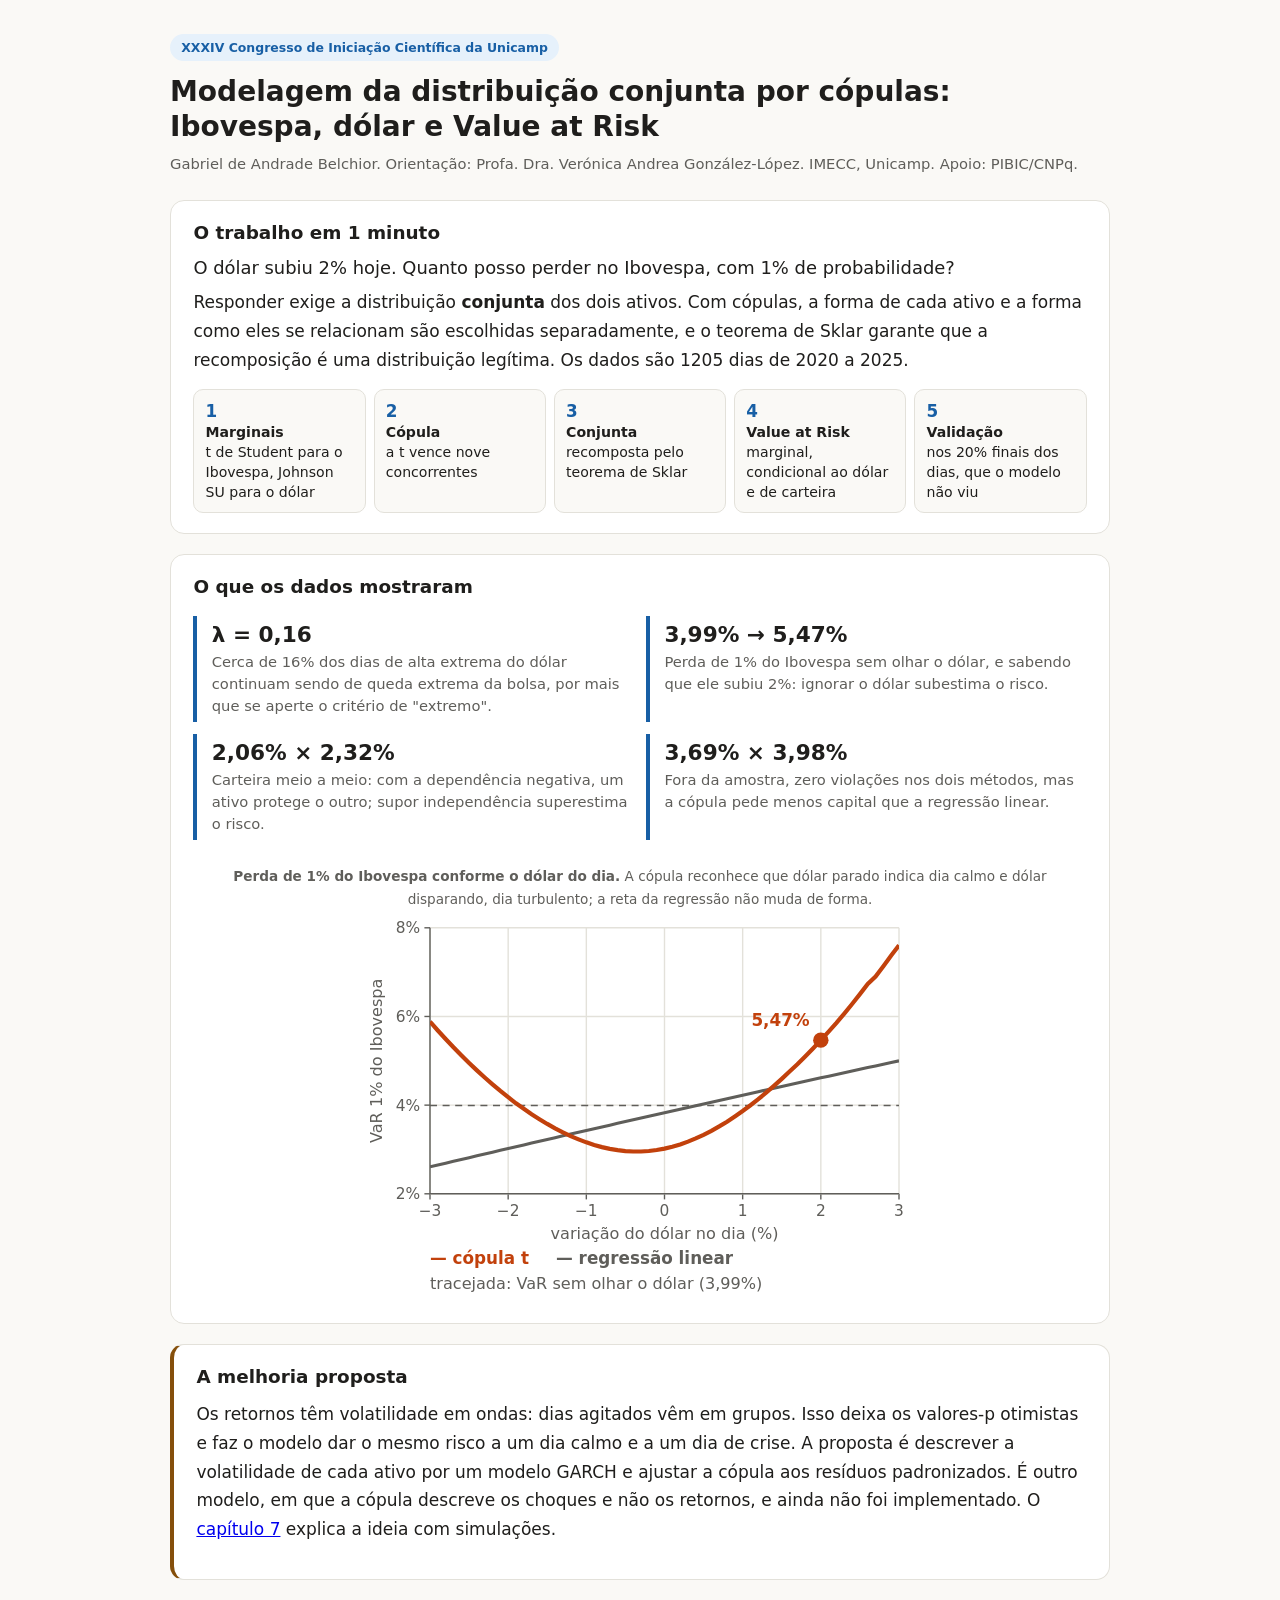
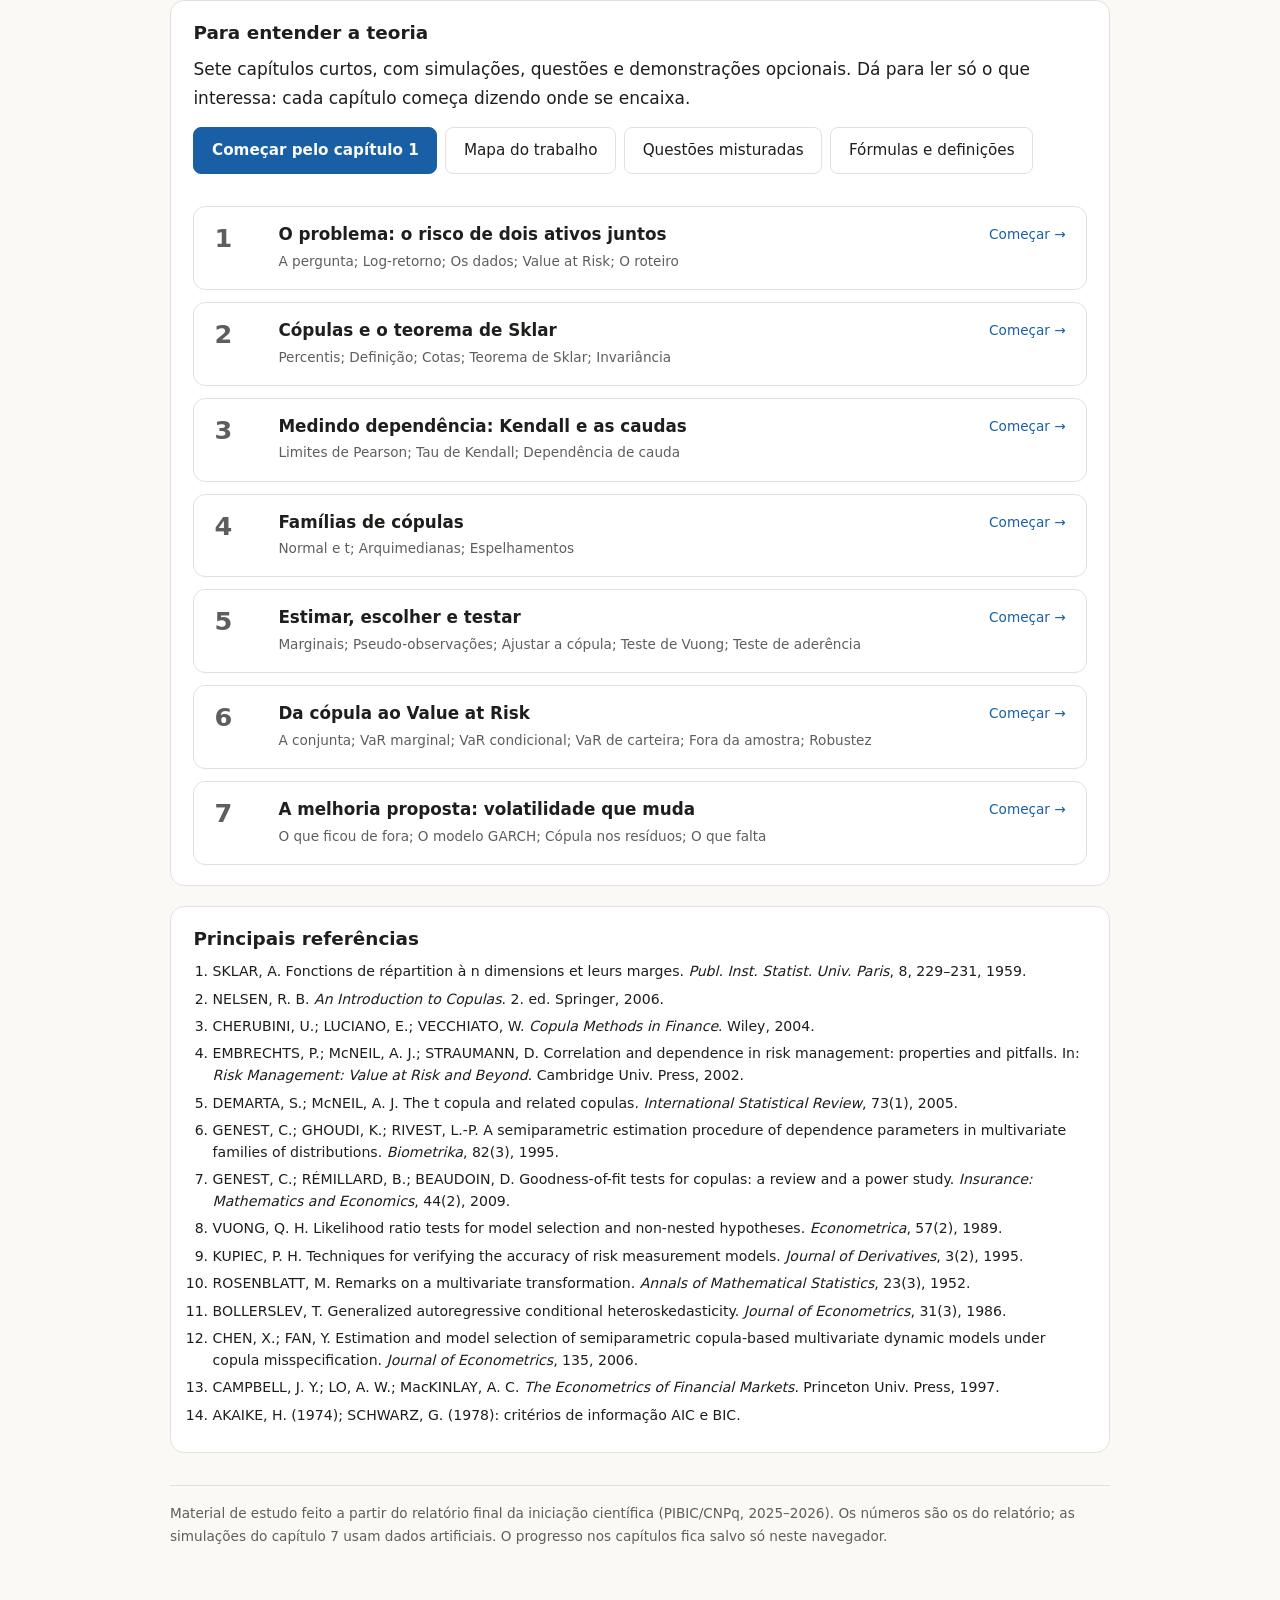
==== commit a4833199: "Adiciona o mapa do trabalho ao site Página mapa.html com o mapa mental (etapas, números principais e" ====
--- a/index.html
+++ b/index.html
@@ -81,6 +81,7 @@
     <p>Sete capítulos curtos, com simulações, questões e demonstrações opcionais. Dá para ler só o que interessa: cada capítulo começa dizendo onde se encaixa.</p>
     <nav class="site-nav">
       <a class="btn primario" href="capitulos/cap-01.html">Começar pelo capítulo 1</a>
+      <a class="btn" href="mapa.html">Mapa do trabalho</a>
       <a class="btn" href="revisao.html">Questões misturadas</a>
       <a class="btn" href="formulas.html">Fórmulas e definições</a>
     </nav>
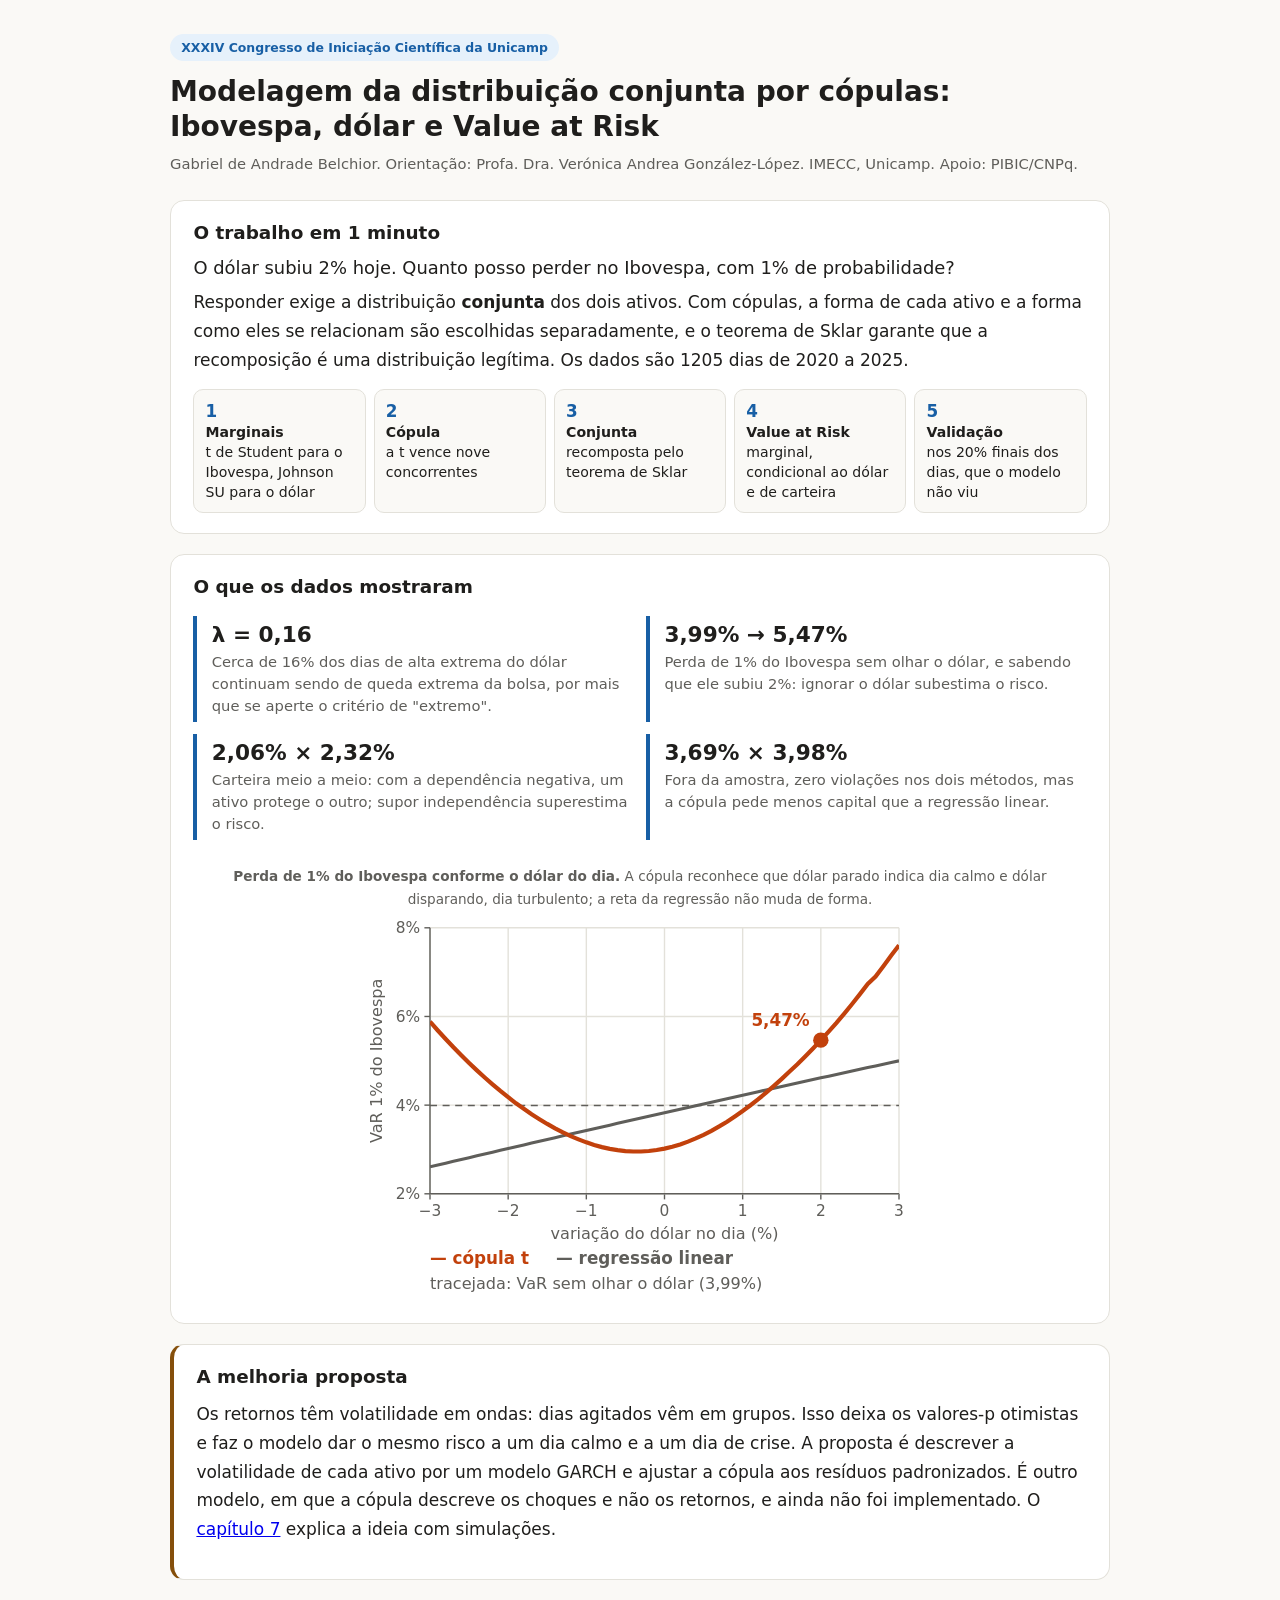
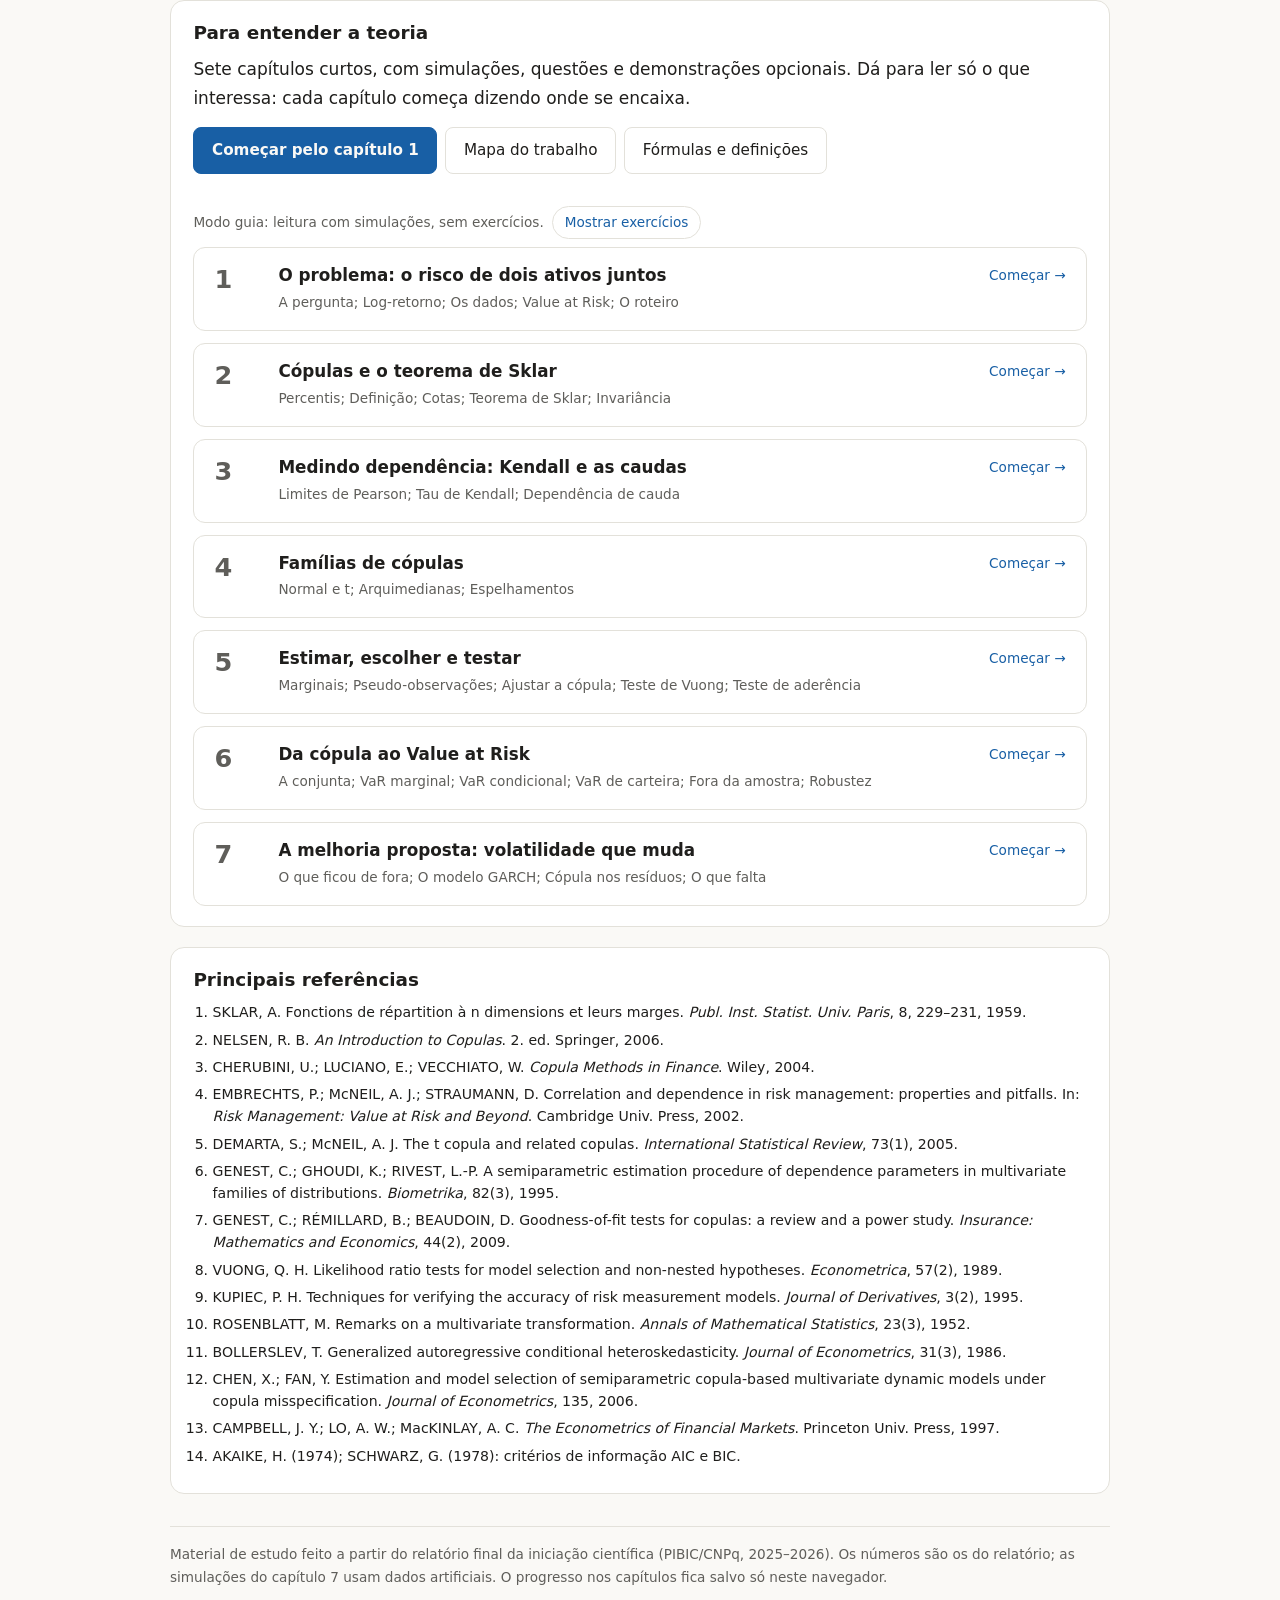
==== commit 84d1c3e6: "Deixa o site em modo guia por padrão Para quem chega pelo banner: simulações livres, perguntas com a" ====
--- a/index.html
+++ b/index.html
@@ -7,6 +7,7 @@
 <title>Cópulas: Ibovespa, dólar e VaR</title>
 <meta name="description" content="A teoria por trás da iniciação científica sobre cópulas aplicadas ao Ibovespa, ao dólar e ao Value at Risk.">
 <link rel="stylesheet" href="assets/estudo.css">
+<link rel="stylesheet" href="assets/guia.css">
 <style>
   .site { max-width: 980px; }
   .selo { display: inline-block; font-size: .78rem; font-weight: 600; color: var(--accent); background: var(--accent-bg); border-radius: 999px; padding: .2rem .7rem; margin-bottom: .8rem; }
@@ -112,6 +113,7 @@
 </main>
 <script src="assets/site.js"></script>
 <script src="assets/estudo.js"></script>
+<script src="assets/guia.js"></script>
 <script src="assets/dados-ic.js"></script>
 <script src="assets/copulas-lib.js"></script>
 <script>
--- a/assets/guia.css
+++ b/assets/guia.css
@@ -0,0 +1,25 @@
+/* Modo guia (padrão neste site): sem exercícios; perguntas viram notas com a resposta aberta.
+   Só vale com <html class="modo-guia">, que o guia.js põe ou tira. */
+.modo-guia .so-estudo { display: none !important; }
+.modo-guia #retomada, .modo-guia #revisao { display: none !important; }
+
+/* Preveja e Pare e tente viram notas neutras: pergunta em negrito, resposta logo abaixo */
+.modo-guia .prever, .modo-guia .pare, .modo-guia .lacunas, .modo-guia .acheerro {
+  background: var(--bg); border: 1px solid var(--border); }
+.modo-guia .prever::before, .modo-guia .pare::before, .modo-guia .lacunas::before, .modo-guia .acheerro::before { color: var(--accent); }
+.modo-guia .prever::before { content: "O que observar"; }
+.modo-guia .prever:not([data-sim])::before { content: "Para pensar"; }
+.modo-guia .pare::before { content: "Pergunta e resposta"; }
+.modo-guia .lacunas::before { content: "Exemplo resolvido"; }
+.modo-guia .acheerro::before { content: "Erro comum"; }
+.modo-guia .prever > p:first-child, .modo-guia .pare > p:first-child { font-weight: 600; }
+.modo-guia .lacunas .resolucao { border-top: 0; padding-top: 0; margin-top: .3rem; }
+.modo-guia .sim.travada { opacity: 1; }
+.modo-guia .acheerro .linhas button { cursor: default; }
+.modo-guia .acheerro .linhas li[data-errada] button { border-color: var(--err); background: var(--err-bg); }
+.modo-guia .acheerro .por-que { margin: .6rem 0 0; font-size: .95rem; }
+
+/* Interruptor guia / estudo */
+.modo-uso { display: flex; flex-wrap: wrap; align-items: center; justify-content: flex-end; gap: .5rem; font-size: .85rem; color: var(--muted); margin: -.6rem 0 1rem; }
+.modo-uso button { font: inherit; font-size: .85rem; padding: .25rem .75rem; border-radius: 999px; border: 1px solid var(--border); background: var(--card); color: var(--accent); cursor: pointer; }
+.site .modo-uso { justify-content: flex-start; margin: 1.5rem 0 0; }
